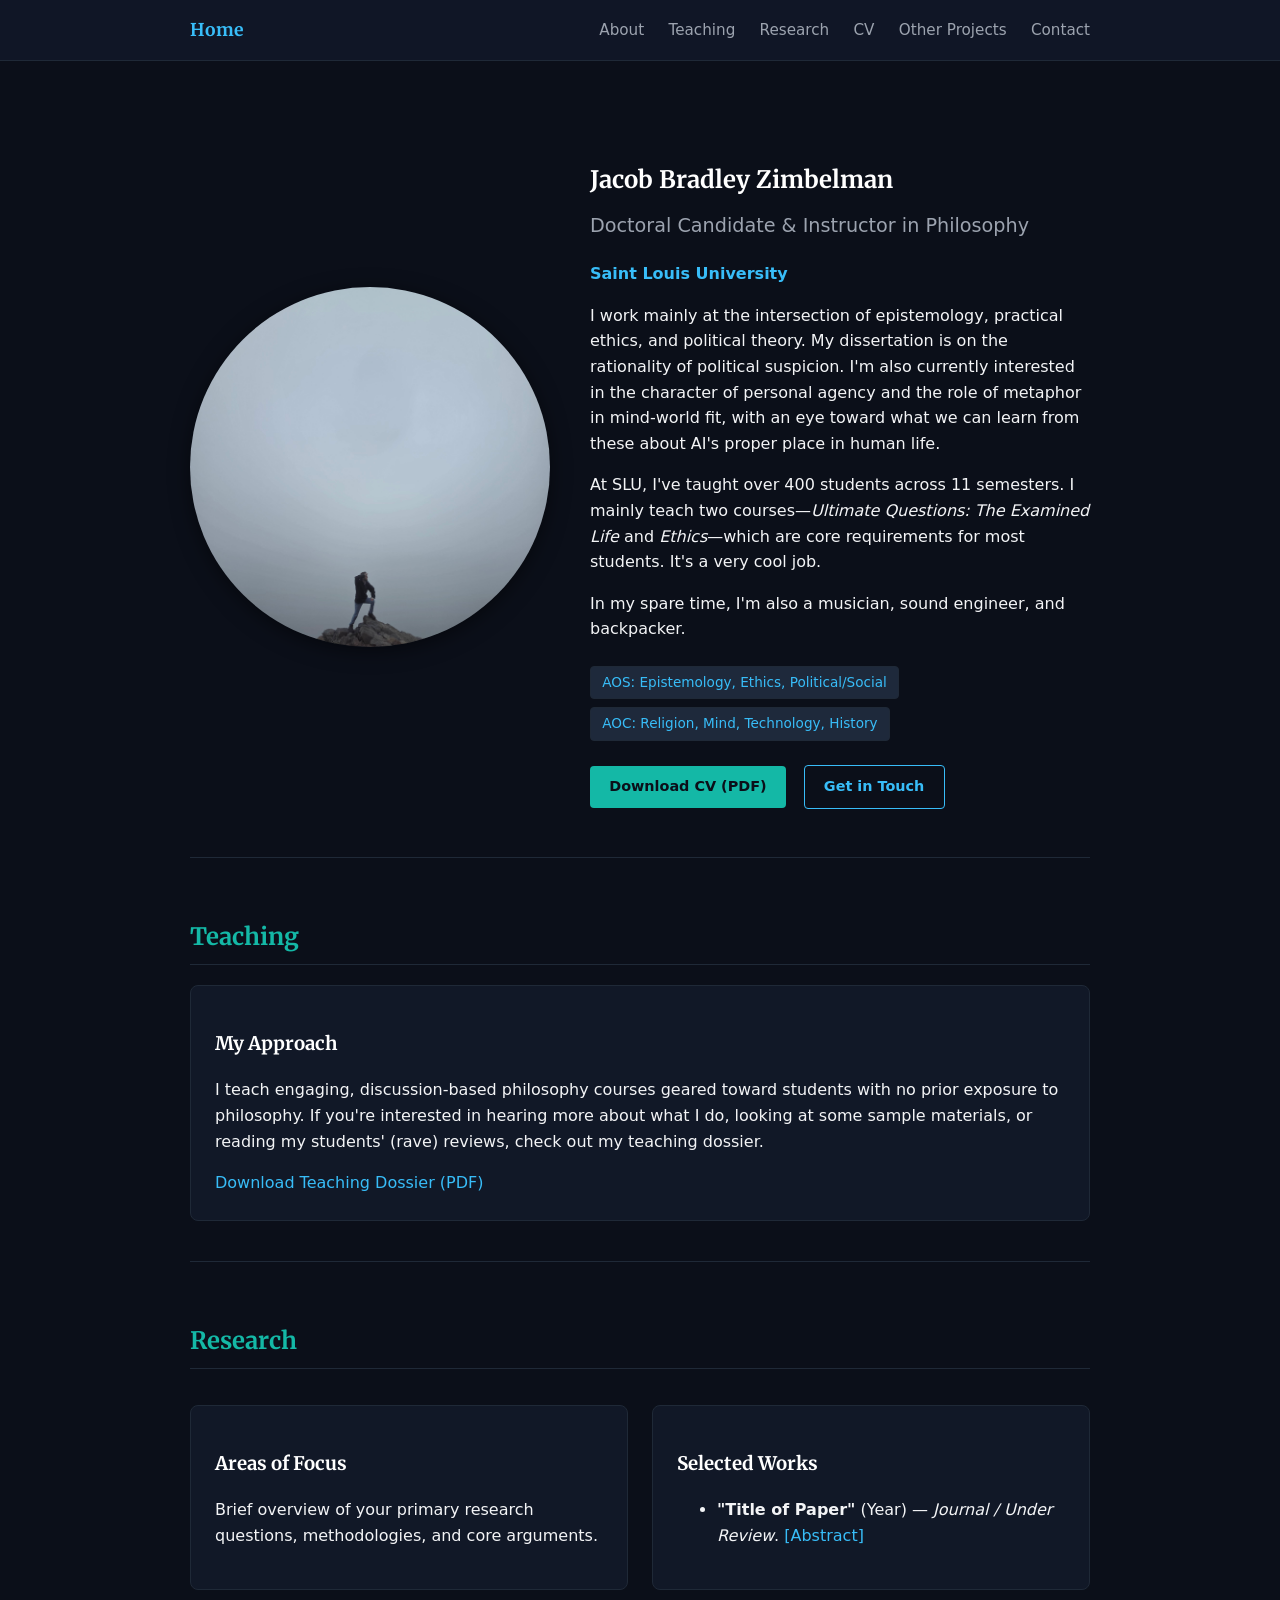
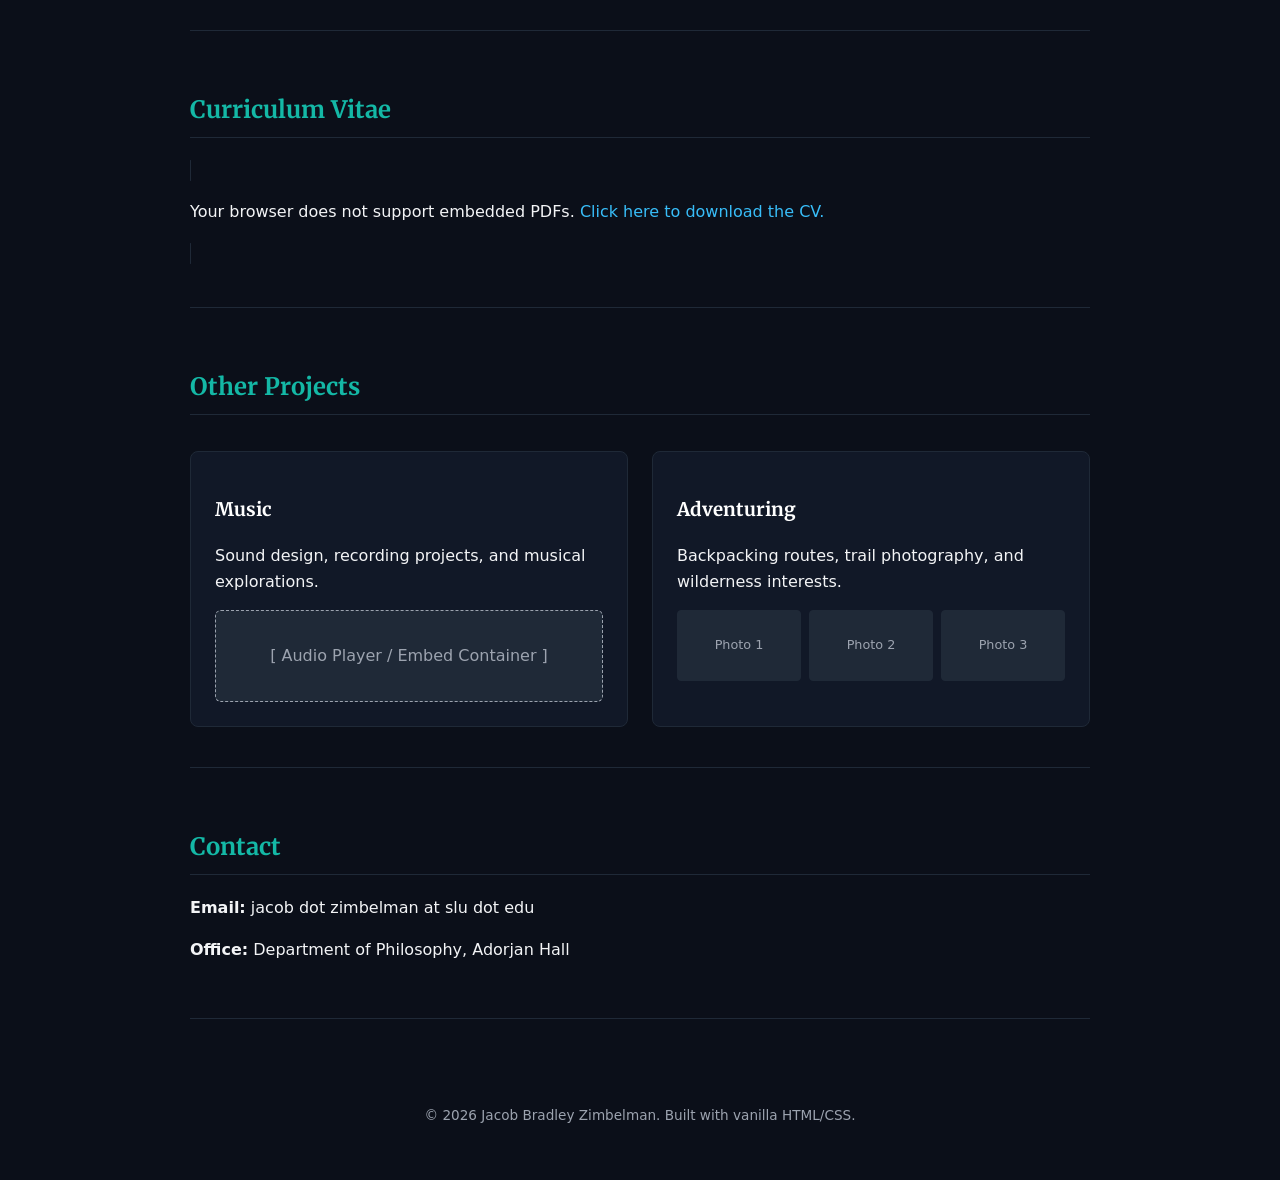
==== index.html @ 4b52778b "Update academic website styling and layout" ====
<!DOCTYPE html>
<html lang="en">
<head>
  <meta charset="UTF-8">
  <meta name="viewport" content="width=device-width, initial-scale=1.0">
  <title>Academic Portfolio | Philosophy</title>
  <link rel="stylesheet" href="styles.css">
  <link rel="preconnect" href="https://fonts.googleapis.com">
  <link rel="preconnect" href="https://fonts.gstatic.com" crossorigin>
  <link href="https://fonts.googleapis.com/css2?family=Merriweather:ital,wght@0,300;0,700;1,300&family=System+UI:wght@400;600&display=swap" rel="stylesheet">
</head>
<body>

  <header class="navbar">
    <div class="nav-container">
      <a href="#about" class="nav-logo">Home</a>
      <nav class="nav-links">
        <a href="#about">About</a>
         <a href="#teaching">Teaching</a>
        <a href="#research">Research</a>
        <a href="#cv">CV</a>
        <a href="#projects">Other Projects</a>
        <a href="#contact">Contact</a>
      </nav>
    </div>
  </header>

  <main class="content">

<section id="about" class="hero-section">


  <div class="hero-container">

   <!-- Image Column (Placed to the right on desktop) -->
    <div class="hero-image">
      <img src="assets/mountain picture.jpg" alt="Jacob Bradley Zimbelman" class="headshot-img">
    </div>

    <!-- Text Content Column -->
    <div class="hero-text">
      <h1>Jacob Bradley Zimbelman</h1>
      <p class="subtitle">Doctoral Candidate & Instructor in Philosophy</p>
      <p class="affiliation">Saint Louis University</p>
      <p>I work mainly at the intersection of epistemology, practical ethics, and political theory. My dissertation is on the rationality of political suspicion. I'm also currently interested in the character of personal agency and the role of metaphor in mind-world fit, with an eye toward what we can learn from these about AI's proper place in human life.</p>
      <p>At SLU, I've taught over 400 students across 11 semesters. I mainly teach two courses—<i>Ultimate Questions: The Examined Life</i> and <i>Ethics</i>—which are core requirements for most students. It's a very cool job.
      <p>In my spare time, I'm also a musician, sound engineer, and backpacker.</p>

      <div class="tags">
        <span class="tag">AOS: Epistemology, Ethics, Political/Social</span>
        <span class="tag">AOC: Religion, Mind, Technology, History</span>
      </div>

      <div class="action-buttons">
        <a href="assets/docs/CV.pdf" class="btn btn-primary" download>Download CV (PDF)</a>
        <a href="#contact" class="btn btn-secondary">Get in Touch</a>
      </div>

    </div>
  </div>
</section>

     <section id="teaching" class="card-section">
      <h2>Teaching</h2>
      <div class="card">
        <h3>My Approach</h3>
        <p>I teach engaging, discussion-based philosophy courses geared toward students with no prior exposure to philosophy. If you're interested in hearing more about what I do, looking at some sample materials, or reading my students' (rave) reviews, check out my teaching dossier. </p>
        <a href="assets/docs/teaching dossier.pdf" class="link-btn">Download Teaching Dossier (PDF)</a>
      </div>
    </section>

    <section id="research" class="card-section">
      <h2>Research</h2>
      <div class="research-grid">
        <div class="card">
          <h3>Areas of Focus</h3>
          <p>Brief overview of your primary research questions, methodologies, and core arguments.</p>
        </div>
        <div class="card">
          <h3>Selected Works</h3>
          <ul>
            <li><strong>"Title of Paper"</strong> (Year) — <em>Journal / Under Review</em>. <a href="#">[Abstract]</a></li>
          </ul>
        </div>
      </div>
    </section>

    <section id="cv" class="card-section">
      <h2>Curriculum Vitae</h2>
      <div class="pdf-container">
        <object data="assets/docs/CV.pdf" type="application/pdf" width="100%" height="600px">
          <p>Your browser does not support embedded PDFs. <a href="assets/docs/CV.pdf">Click here to download the CV.</a></p>
        </object>
      </div>
    </section>

    <section id="projects" class="card-section">
      <h2>Other Projects</h2>
      <div class="two-col-grid">
        <div class="card">
          <h3>Music</h3>
          <p>Sound design, recording projects, and musical explorations.</p>
          <div class="media-placeholder">[ Audio Player / Embed Container ]</div>
        </div>
        <div class="card">
          <h3>Adventuring</h3>
          <p>Backpacking routes, trail photography, and wilderness interests.</p>
          <div class="photo-grid">
            <div class="photo-thumb">Photo 1</div>
            <div class="photo-thumb">Photo 2</div>
            <div class="photo-thumb">Photo 3</div>
          </div>
        </div>
      </div>
    </section>

    <section id="contact" class="card-section">
      <h2>Contact</h2>
      <p><strong>Email:</strong> jacob dot zimbelman at slu dot edu</p>
      <p><strong>Office:</strong> Department of Philosophy, Adorjan Hall</p>
    </section>

  </main>

  <footer>
    <p>&copy; 2026 Jacob Bradley Zimbelman. Built with vanilla HTML/CSS.</p>
  </footer>

  <script src="app.js"></script>
</body>
</html>
---- styles.css ----
:root {
  /* Dark Color Palette */
  --bg-color: #0b0f19;          /* Deep Obsidian / Navy Black */
  --card-bg: #111827;           /* Dark Slate Gray */
  --card-hover: #1f293d;        /* Slightly lighter slate for hover states */
  --text-main: #f3f4f6;         /* Bright Cool Off-White */
  --text-muted: #9ca3af;        /* Cool Slate Grey */
  --accent: #38bdf8;            /* Bright Vibrant Blue (Links & Primary Highlights) */
  --accent-teal: #14b8a6;       /* Vibrant Teal (Secondary Accents, Buttons, Tags) */
  --border-color: #1f2937;      /* Dark Border Color */
  --tag-bg: #1e293b;            /* Dark Teal/Blue Tag Background */

  /* Typography */
  --font-serif: 'Merriweather', Georgia, serif;
  --font-sans: system-ui, -apple-system, sans-serif;
}

body {
  margin: 0;
  font-family: var(--font-sans);
  background-color: var(--bg-color);
  color: var(--text-main);
  line-height: 1.6;
}

/* Sticky Header Navigation */
.navbar {
  position: sticky;
  top: 0;
  background: rgba(17, 24, 39, 0.95);
  backdrop-filter: blur(8px);
  border-bottom: 1px solid var(--border-color);
  z-index: 100;
  padding: 1rem 2rem;
}

.nav-container {
  max-width: 900px;
  margin: 0 auto;
  display: flex;
  justify-content: space-between;
  align-items: center;
}

.nav-logo {
  font-family: var(--font-serif);
  font-weight: 700;
  text-decoration: none;
  color: var(--accent);
  font-size: 1.1rem;
}

.nav-links a {
  margin-left: 1.2rem;
  text-decoration: none;
  color: var(--text-muted);
  font-size: 0.95rem;
  transition: color 0.2s ease;
}

.nav-links a:hover {
  color: var(--accent-teal);
}

/* Main Container */
.content {
  max-width: 900px;
  margin: 2rem auto;
  padding: 0 1.5rem;
}

/* Typography Headings */
h1, h2, h3 {
  font-family: var(--font-serif);
  color: #ffffff;
}

h2 {
  color: var(--accent-teal);
  border-bottom: 1px solid var(--border-color);
  padding-bottom: 0.5rem;
}

a {
  color: var(--accent);
  text-decoration: none;
}

a:hover {
  text-decoration: underline;
}

/* Hero Section */
.hero-section {
  padding: 3rem 0;
  border-bottom: 1px solid var(--border-color);
}

/* Hero Flexbox Layout */
.hero-container {
  display: flex;
  align-items: center;
  justify-content: space-between;
  gap: 2.5rem;
}

.hero-text {
  flex: 1;
}

.hero-image {
  flex-shrink: 0;
  display: flex;
  justify-content: center;
}

.headshot-img {
  width: 400px;
  height: 400px;

}

/* Mobile Responsiveness (Screen width below 768px) */
@media (max-width: 768px) {
  .hero-container {
    flex-direction: column; /* Places headshot above text on mobile */
    text-align: center;
    gap: 1.5rem;
  }

  .headshot-img {
    width: 160px;
    height: 160px;
  }

  .action-buttons {
    display: flex;
    flex-direction: column;
    gap: 0.8rem;
  }

  .btn {
    margin-right: 0;
    width: 100%;
    text-align: center;
  }
}

.subtitle {
  font-size: 1.2rem;
  color: var(--text-muted);
  margin-top: -0.5rem;
}

.affiliation {
  color: var(--accent);
  font-weight: 600;
}

/* Headshot Styling */
.headshot-img {
  width: 360px;
  height: 360px;
  object-fit: cover;
  object-position: center 0%;
  border-radius: 50%;
  margin-bottom: 1rem;
  box-shadow: 0 4px 20px rgba(0, 0, 0, 0.5);
}

/* Badges & Tags */
.tag {
  display: inline-block;
  background: var(--tag-bg);
  color: var(--accent);
  border: 1px solid var(--border-color);
  padding: 0.3rem 0.7rem;
  border-radius: 4px;
  font-size: 0.85rem;
  margin-right: 0.5rem;
  margin-top: 0.5rem;
}

/* Action Buttons */
.action-buttons {
  margin-top: 1.5rem;
}

.btn {
  display: inline-block;
  padding: 0.6rem 1.2rem;
  border-radius: 4px;
  text-decoration: none;
  font-size: 0.9rem;
  font-weight: 600;
  margin-right: 0.8rem;
  transition: background 0.2s ease, transform 0.1s ease;
}

.btn:hover {
  text-decoration: none;
  transform: translateY(-1px);
}

.btn-primary {
  background: var(--accent-teal);
  color: #0b0f19;
}

.btn-primary:hover {
  background: #2dd4bf;
}

.btn-secondary {
  border: 1px solid var(--accent);
  color: var(--accent);
}

.btn-secondary:hover {
  background: rgba(56, 189, 248, 0.1);
}

/* Cards & Layout */
.card-section {
  padding: 2.5rem 0;
  border-bottom: 1px solid var(--border-color);
}

.card {
  background: var(--card-bg);
  border: 1px solid var(--border-color);
  padding: 1.5rem;
  border-radius: 8px;
  margin-top: 1rem;
  transition: border-color 0.2s ease;
}

.card:hover {
  border-color: #374151;
}

.two-col-grid, .research-grid, .course-grid {
  display: grid;
  grid-template-columns: 1fr 1fr;
  gap: 1.5rem;
}

@media (max-width: 650px) {
  .two-col-grid, .research-grid, .course-grid {
    grid-template-columns: 1fr;
  }
}

/* Placeholders & Media Embeds */
.media-placeholder {
  background: #1f2937;
  border: 1px dashed var(--text-muted);
  padding: 2rem;
  text-align: center;
  color: var(--text-muted);
  border-radius: 6px;
  margin-top: 1rem;
}

.photo-grid {
  display: flex;
  gap: 0.5rem;
  margin-top: 1rem;
}

.photo-thumb {
  background: #1f2937;
  border: 1px solid var(--border-color);
  color: var(--text-muted);
  padding: 1.5rem 0.5rem;
  flex: 1;
  text-align: center;
  font-size: 0.8rem;
  border-radius: 4px;
}

/* PDF Embed Dark Border */
.pdf-container object {
  border: 1px solid var(--border-color);
  border-radius: 6px;
  background: #111827;
}

/* Footer */
footer {
  text-align: center;
  padding: 2.5rem;
  font-size: 0.85rem;
  color: var(--text-muted);
}
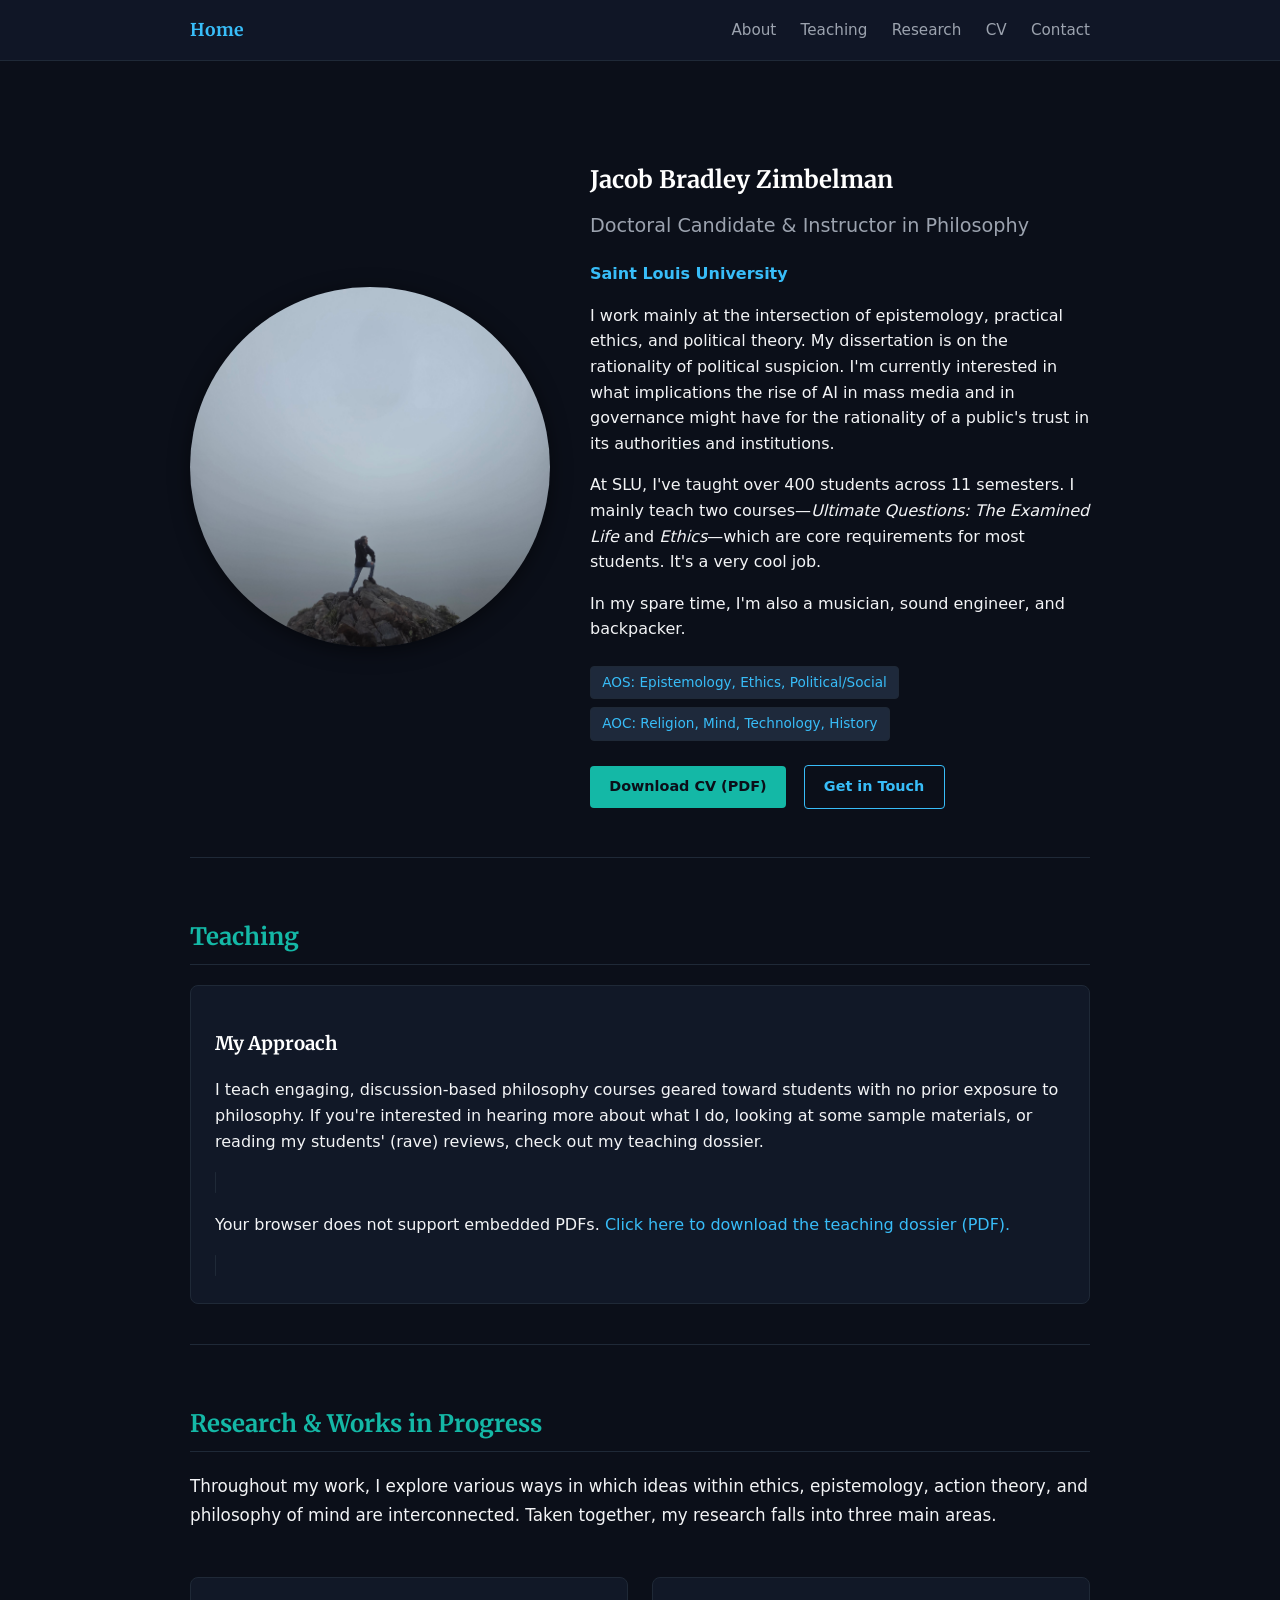
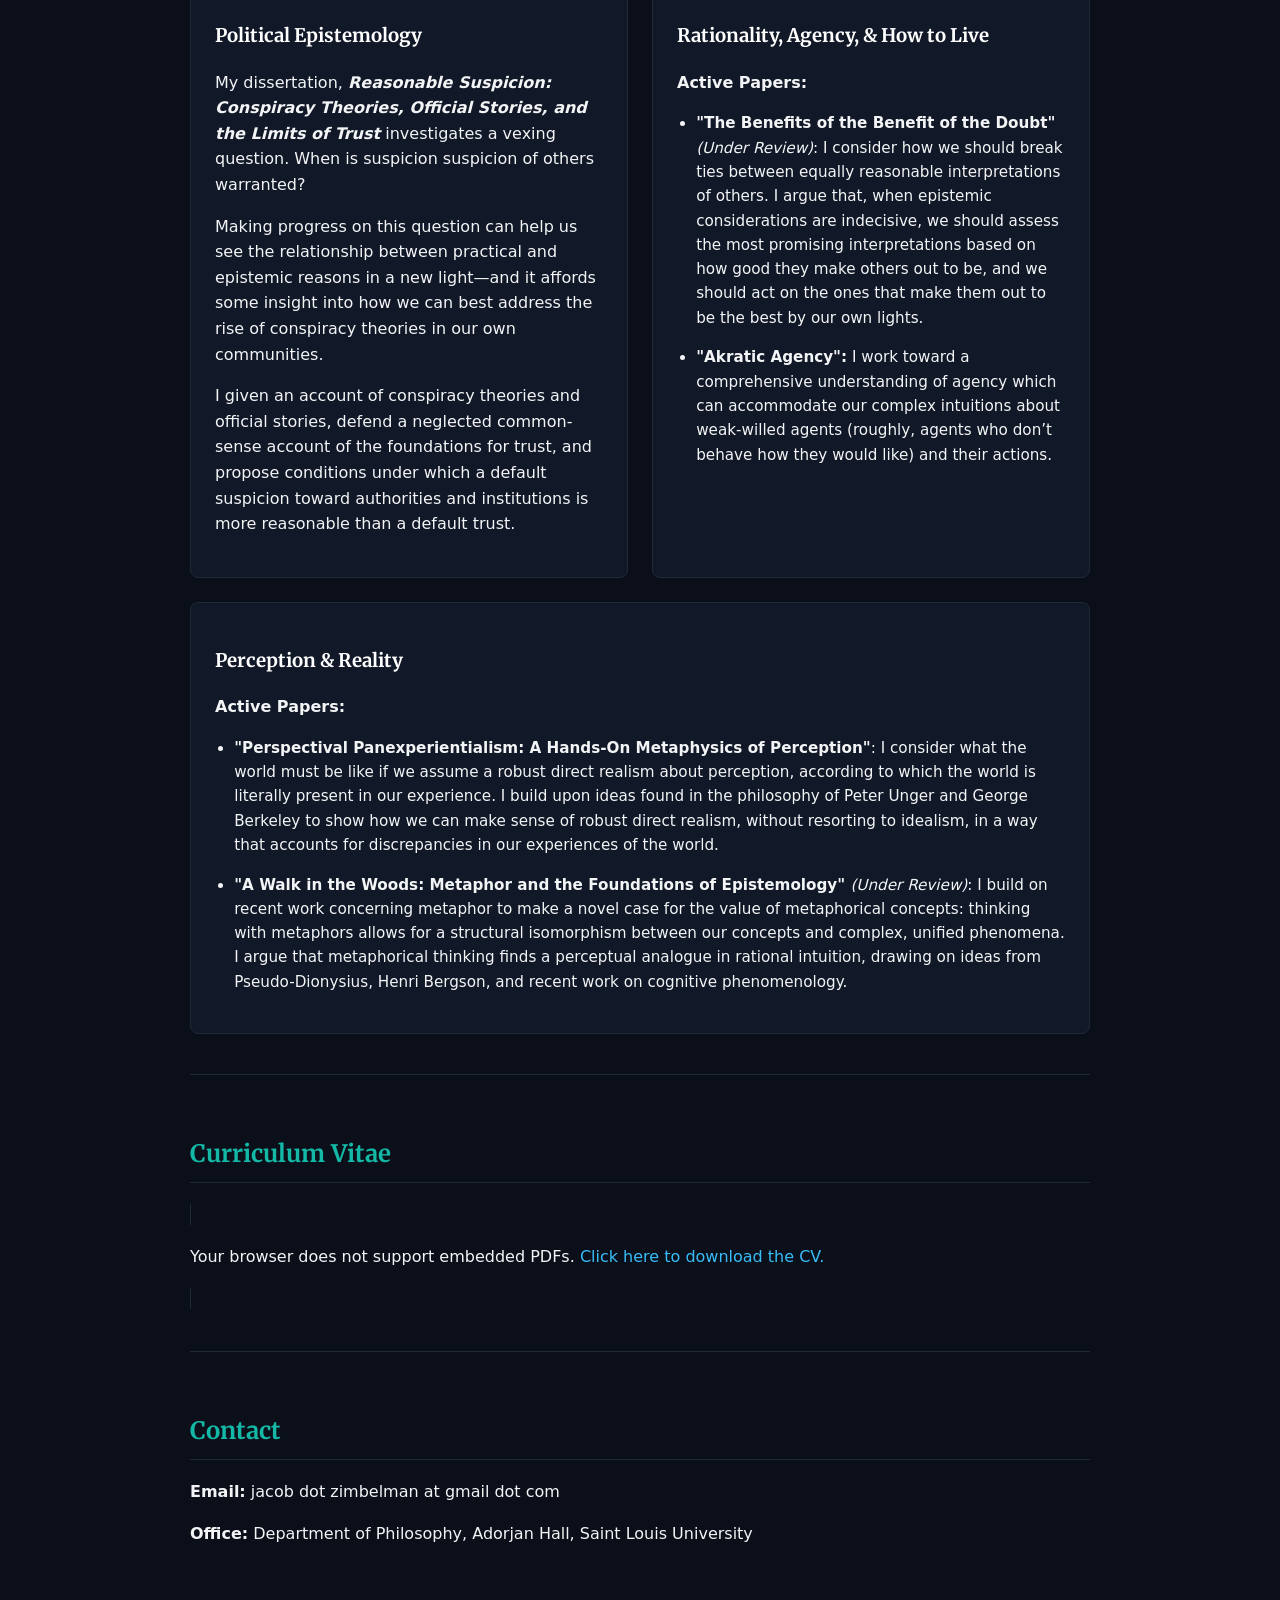
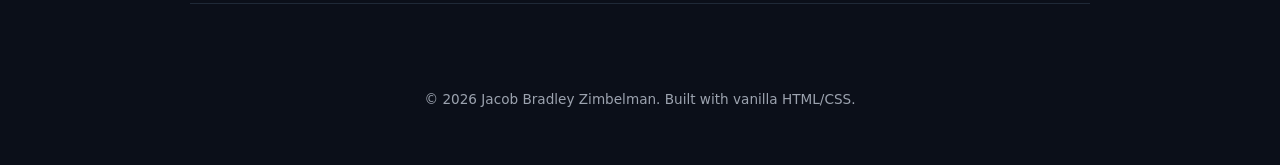
==== commit 44e4f0d2: "Update website content and styling" ====
--- a/index.html
+++ b/index.html
@@ -19,7 +19,6 @@
          <a href="#teaching">Teaching</a>
         <a href="#research">Research</a>
         <a href="#cv">CV</a>
-        <a href="#projects">Other Projects</a>
         <a href="#contact">Contact</a>
       </nav>
     </div>
@@ -42,7 +41,7 @@
       <h1>Jacob Bradley Zimbelman</h1>
       <p class="subtitle">Doctoral Candidate & Instructor in Philosophy</p>
       <p class="affiliation">Saint Louis University</p>
-      <p>I work mainly at the intersection of epistemology, practical ethics, and political theory. My dissertation is on the rationality of political suspicion. I'm also currently interested in the character of personal agency and the role of metaphor in mind-world fit, with an eye toward what we can learn from these about AI's proper place in human life.</p>
+      <p>I work mainly at the intersection of epistemology, practical ethics, and political theory. My dissertation is on the rationality of political suspicion. I'm currently interested in what implications the rise of AI in mass media and in governance might have for the rationality of a public's trust in its authorities and institutions.</p>
       <p>At SLU, I've taught over 400 students across 11 semesters. I mainly teach two courses—<i>Ultimate Questions: The Examined Life</i> and <i>Ethics</i>—which are core requirements for most students. It's a very cool job.
       <p>In my spare time, I'm also a musician, sound engineer, and backpacker.</p>
 
@@ -65,25 +64,57 @@
       <div class="card">
         <h3>My Approach</h3>
         <p>I teach engaging, discussion-based philosophy courses geared toward students with no prior exposure to philosophy. If you're interested in hearing more about what I do, looking at some sample materials, or reading my students' (rave) reviews, check out my teaching dossier. </p>
-        <a href="assets/docs/teaching dossier.pdf" class="link-btn">Download Teaching Dossier (PDF)</a>
+
+     <div class="pdf-container">
+        <object data="assets/docs/Teaching Dossier.pdf" type="application/pdf" width="100%" height="600px">
+          <p>Your browser does not support embedded PDFs. <a href="assets/docs/Teaching Dossier.pdf">Click here to download the teaching dossier (PDF).</a></p>
+        </object>
       </div>
+    </div>
+
     </section>
 
-    <section id="research" class="card-section">
-      <h2>Research</h2>
-      <div class="research-grid">
-        <div class="card">
-          <h3>Areas of Focus</h3>
-          <p>Brief overview of your primary research questions, methodologies, and core arguments.</p>
-        </div>
-        <div class="card">
-          <h3>Selected Works</h3>
-          <ul>
-            <li><strong>"Title of Paper"</strong> (Year) — <em>Journal / Under Review</em>. <a href="#">[Abstract]</a></li>
-          </ul>
-        </div>
-      </div>
-    </section>
+ <section id="research" class="card-section">
+  <h2>Research & Works in Progress</h2>
+
+  <p style="font-size: 1.05rem; line-height: 1.7; margin-top: 1rem; margin-bottom: 2rem;">
+    Throughout my work, I explore various ways in which ideas within ethics, epistemology, action theory, and philosophy of mind are interconnected. Taken together, my research falls into three main areas.
+  </p>
+
+  <div class="research-grid">
+    <div class="card">
+      <h3>Political Epistemology</h3>
+      <p>My dissertation, <strong><em>Reasonable Suspicion: Conspiracy Theories, Official Stories, and the Limits of Trust</em></strong> investigates a vexing question. When is suspicion suspicion of others warranted? </p>
+      <p> Making progress on this question can help us see the relationship between practical and epistemic reasons in a new light—and it affords some insight into how we can best address the rise of conspiracy theories in our own communities.</p>
+      <p> I given an account of conspiracy theories and official stories, defend a neglected common-sense account of the foundations for trust, and propose conditions under which a default suspicion toward authorities and institutions is  more reasonable than a default trust. </p>
+
+    </div>
+
+    <div class="card">
+      <h3>Rationality, Agency, & How to Live</h3>
+      <p><strong>Active Papers:</strong></p>
+      <ul style="margin-top: 0.8rem; padding-left: 1.2rem; font-size: 0.95rem">
+        <li><strong>"The Benefits of the Benefit of the Doubt"</strong> <em>(Under Review)</em>: I consider how we should break ties between equally reasonable interpretations of others. I argue that, when epistemic considerations are indecisive, we should assess the most promising interpretations based on how good they make others out to be, and we should act on the ones that make them out to be the best by our own lights.
+</li>
+        <p></p>
+        <li><strong>"Akratic Agency":</strong> I work toward a comprehensive understanding of agency which can accommodate our complex intuitions about weak-willed agents (roughly, agents who don’t behave how they would like) and their actions.
+</li>
+      </ul>
+    </div>
+  </div>
+
+  <div class="card" style="margin-top: 1.5rem;">
+    <h3>Perception & Reality</h3>
+    <p><strong>Active Papers:</strong></p>
+    <ul style="margin-top: 0.8rem; padding-left: 1.2rem; font-size: 0.95rem;">
+      <li><strong>"Perspectival Panexperientialism: A Hands-On Metaphysics of Perception"</strong>: I consider what the world must be like if we assume a robust direct realism about perception, according to which the world is literally present in our experience. I build upon ideas found in the philosophy of Peter Unger and George Berkeley to show how we can make sense of robust direct realism, without resorting to idealism, in a way that accounts for discrepancies in our experiences of the world.
+</li>
+      <p></p>
+      <li><strong>"A Walk in the Woods: Metaphor and the Foundations of Epistemology" </strong><em>(Under Review)</em>: I build on recent work concerning metaphor to make a novel case for the value of metaphorical concepts: thinking with metaphors allows for a structural isomorphism between our concepts and complex, unified phenomena. I argue that metaphorical thinking finds a perceptual analogue in rational intuition, drawing on ideas from Pseudo-Dionysius, Henri Bergson, and recent work on cognitive phenomenology.
+</li>
+    </ul>
+  </div>
+</section>
 
     <section id="cv" class="card-section">
       <h2>Curriculum Vitae</h2>
@@ -94,30 +125,10 @@
       </div>
     </section>
 
-    <section id="projects" class="card-section">
-      <h2>Other Projects</h2>
-      <div class="two-col-grid">
-        <div class="card">
-          <h3>Music</h3>
-          <p>Sound design, recording projects, and musical explorations.</p>
-          <div class="media-placeholder">[ Audio Player / Embed Container ]</div>
-        </div>
-        <div class="card">
-          <h3>Adventuring</h3>
-          <p>Backpacking routes, trail photography, and wilderness interests.</p>
-          <div class="photo-grid">
-            <div class="photo-thumb">Photo 1</div>
-            <div class="photo-thumb">Photo 2</div>
-            <div class="photo-thumb">Photo 3</div>
-          </div>
-        </div>
-      </div>
-    </section>
-
     <section id="contact" class="card-section">
       <h2>Contact</h2>
-      <p><strong>Email:</strong> jacob dot zimbelman at slu dot edu</p>
-      <p><strong>Office:</strong> Department of Philosophy, Adorjan Hall</p>
+      <p><strong>Email:</strong> jacob dot zimbelman at gmail dot com</p>
+      <p><strong>Office:</strong> Department of Philosophy, Adorjan Hall, Saint Louis University</p>
     </section>
 
   </main>
--- a/styles.css
+++ b/styles.css
@@ -162,7 +162,7 @@
   width: 360px;
   height: 360px;
   object-fit: cover;
-  object-position: center 0%;
+  object-position: center 30%;
   border-radius: 50%;
   margin-bottom: 1rem;
   box-shadow: 0 4px 20px rgba(0, 0, 0, 0.5);
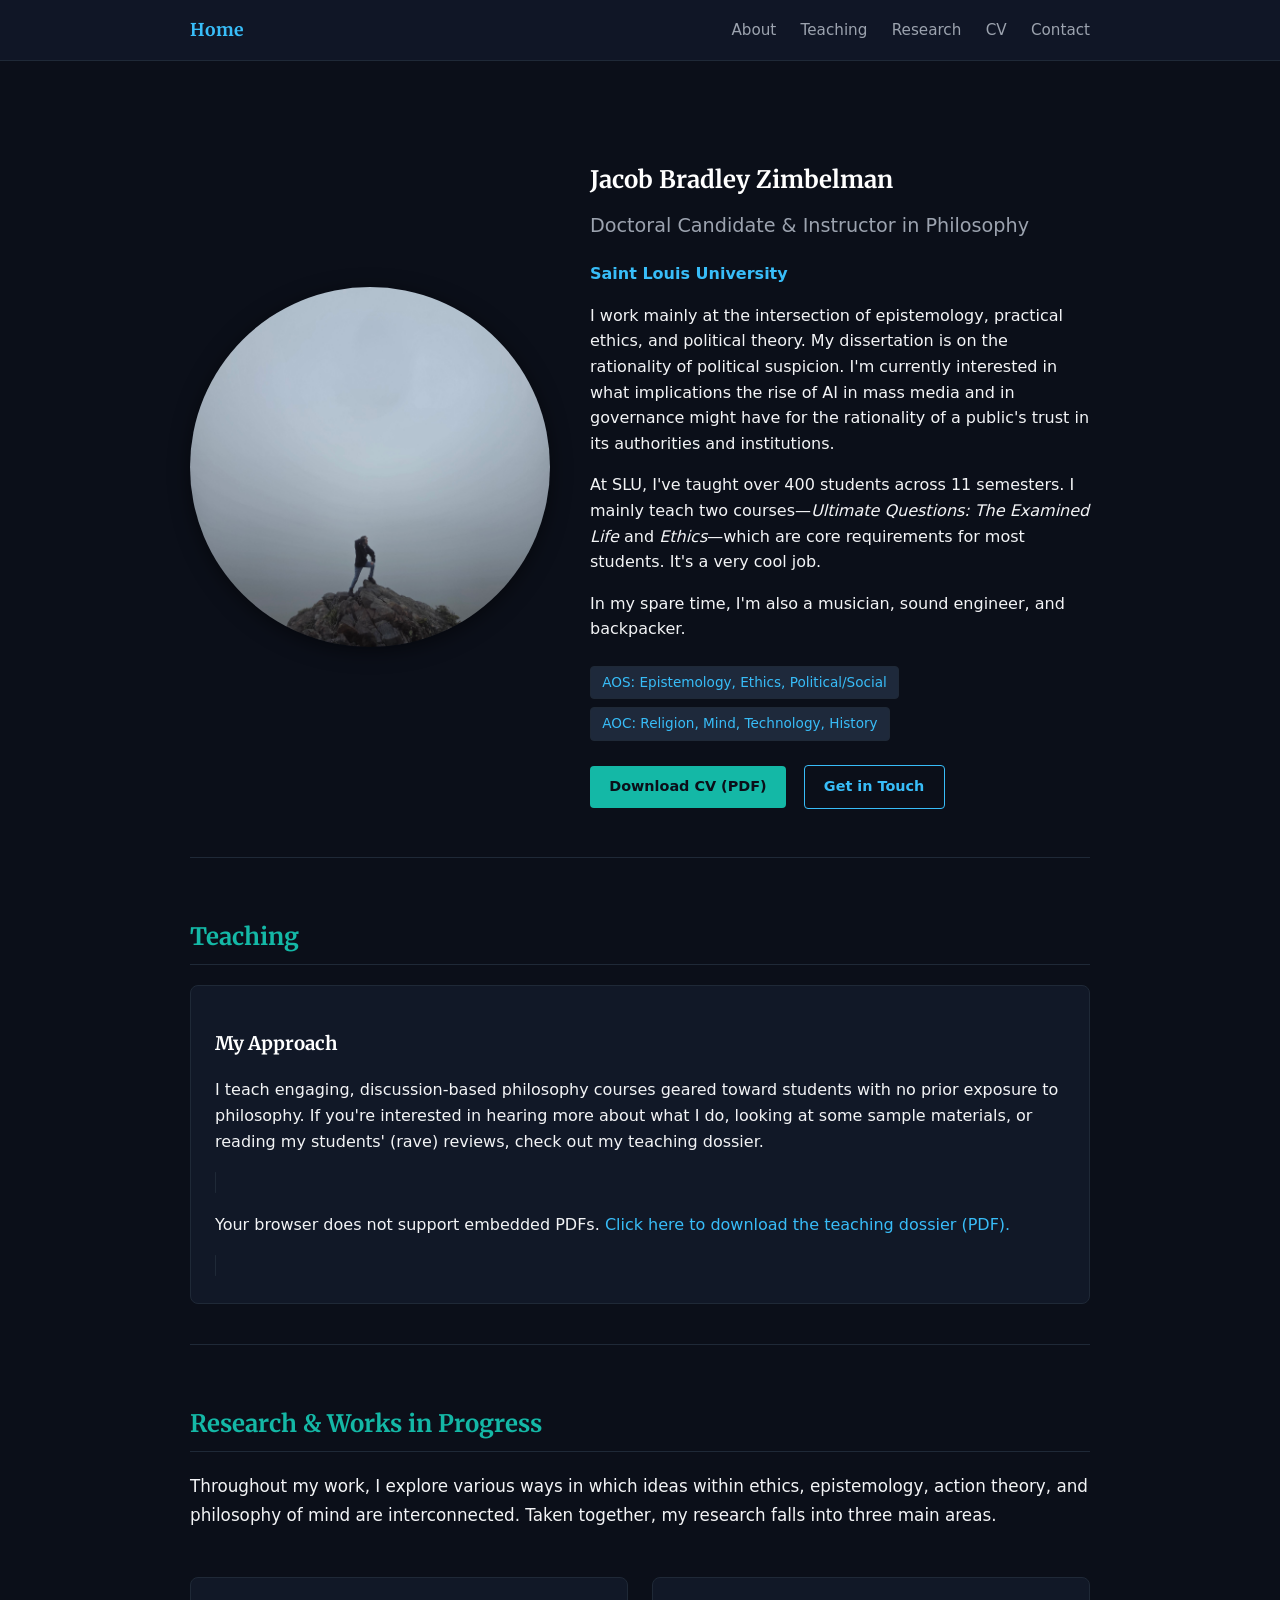
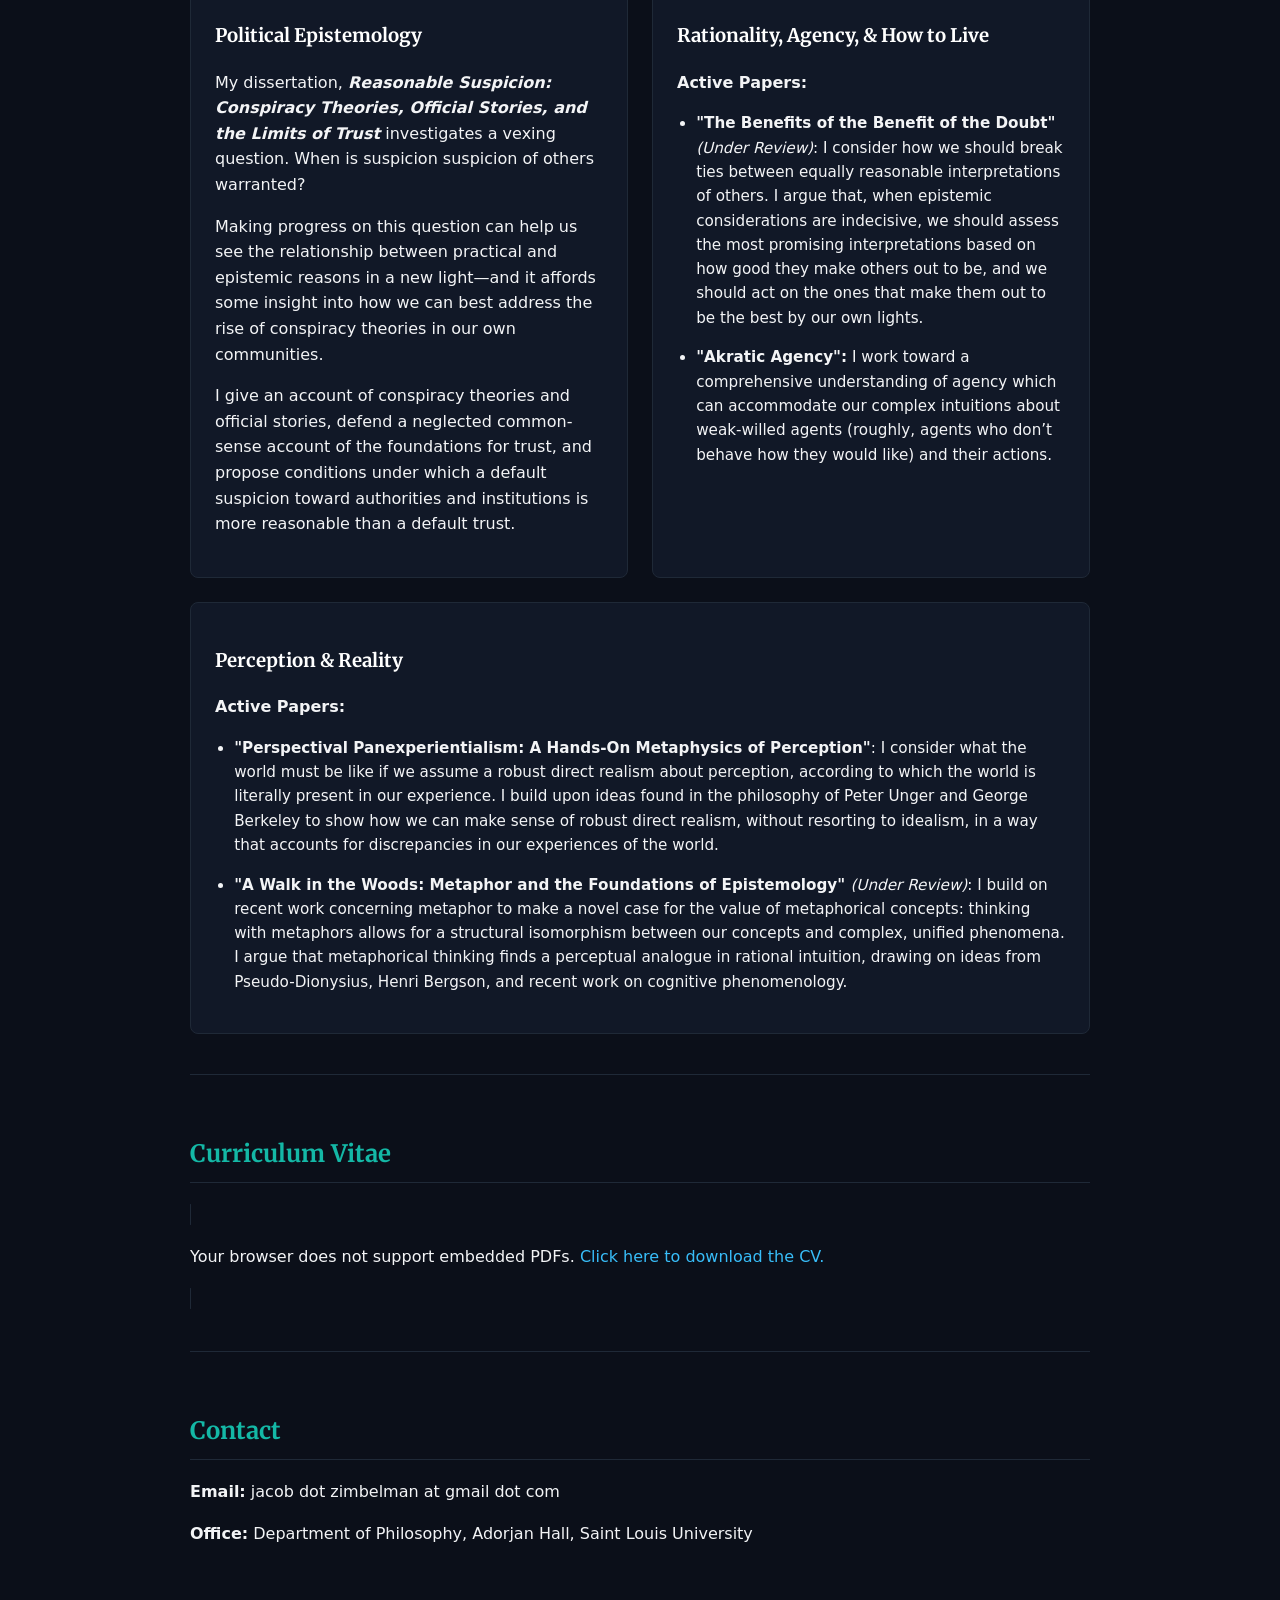
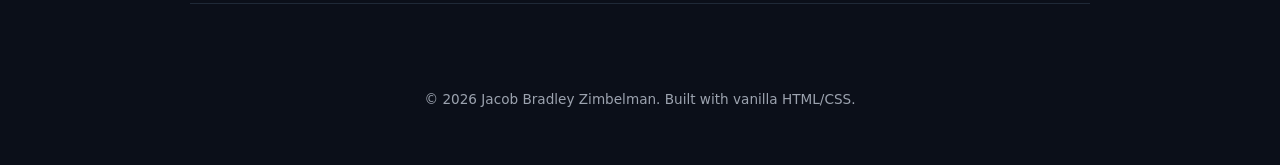
==== commit 704f8000: "Update website content and styling" ====
--- a/index.html
+++ b/index.html
@@ -86,7 +86,7 @@
       <h3>Political Epistemology</h3>
       <p>My dissertation, <strong><em>Reasonable Suspicion: Conspiracy Theories, Official Stories, and the Limits of Trust</em></strong> investigates a vexing question. When is suspicion suspicion of others warranted? </p>
       <p> Making progress on this question can help us see the relationship between practical and epistemic reasons in a new light—and it affords some insight into how we can best address the rise of conspiracy theories in our own communities.</p>
-      <p> I given an account of conspiracy theories and official stories, defend a neglected common-sense account of the foundations for trust, and propose conditions under which a default suspicion toward authorities and institutions is  more reasonable than a default trust. </p>
+      <p> I give an account of conspiracy theories and official stories, defend a neglected common-sense account of the foundations for trust, and propose conditions under which a default suspicion toward authorities and institutions is  more reasonable than a default trust. </p>
 
     </div>
 
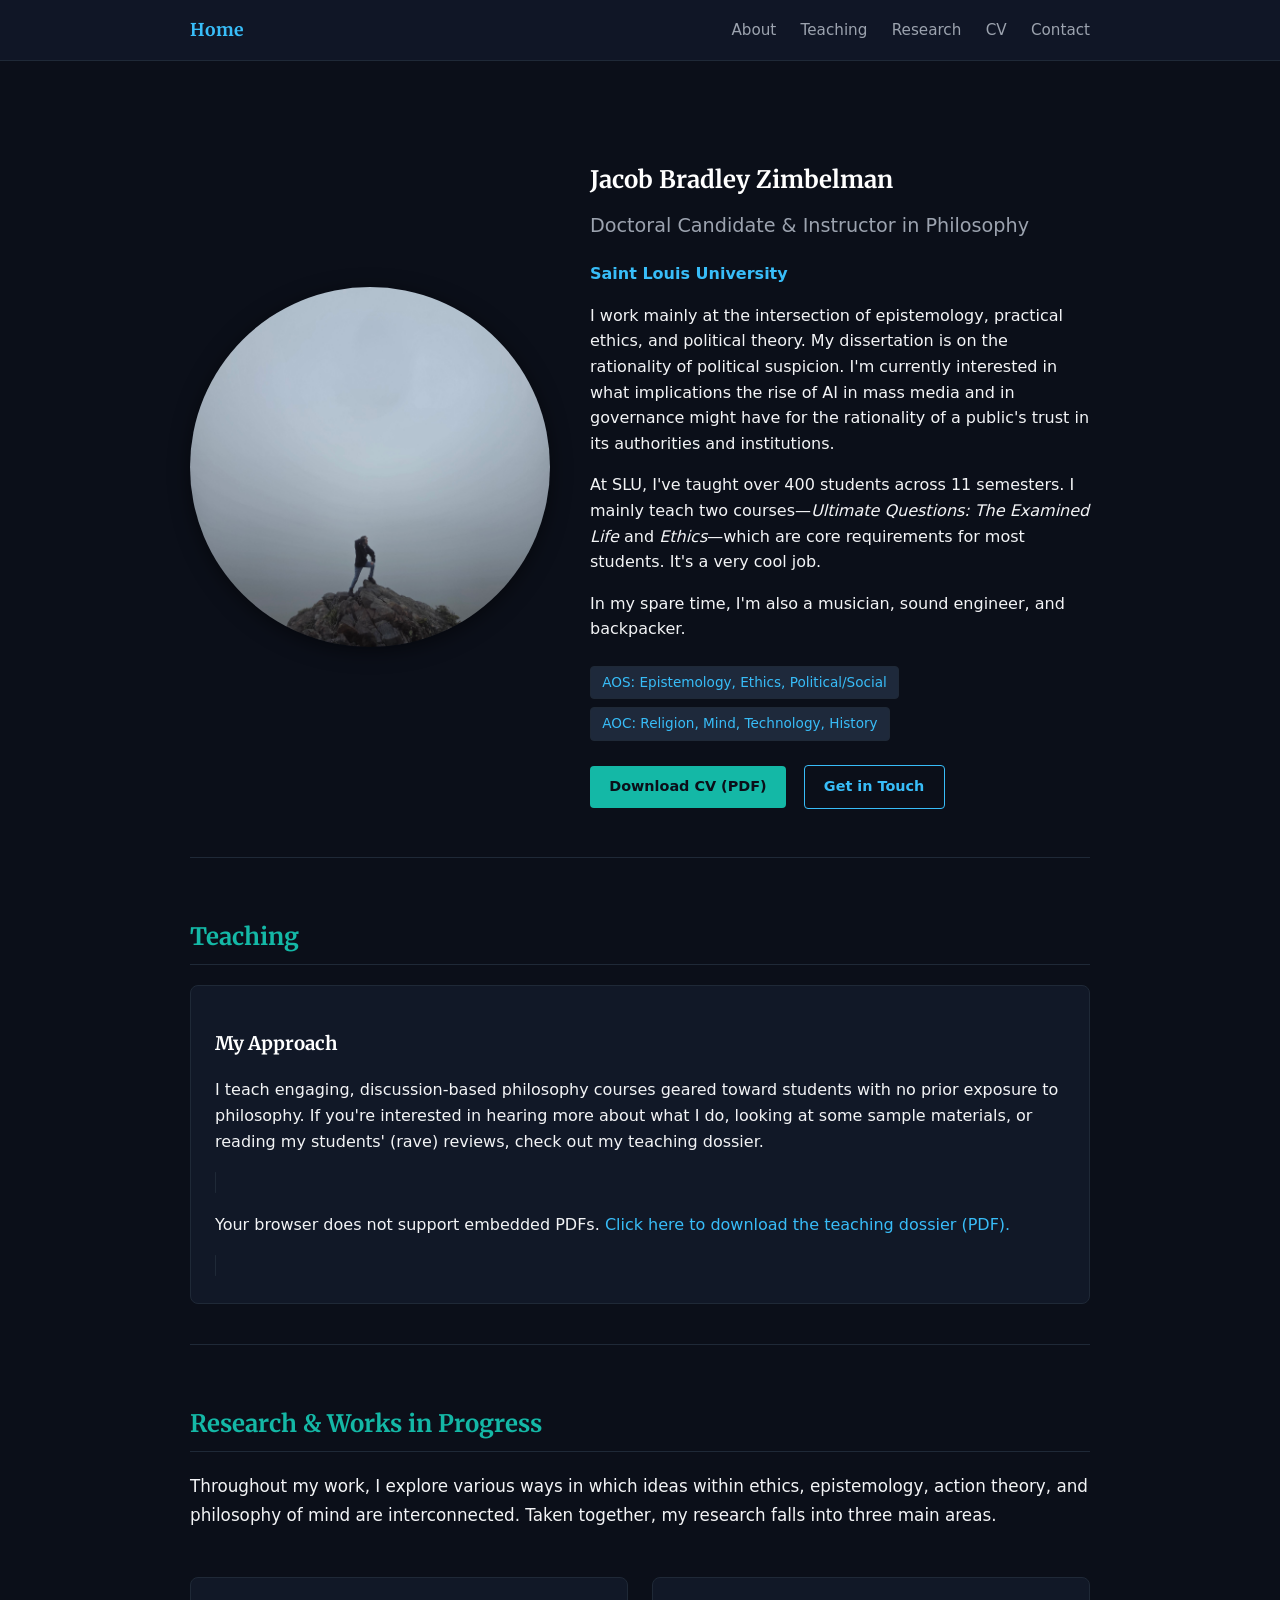
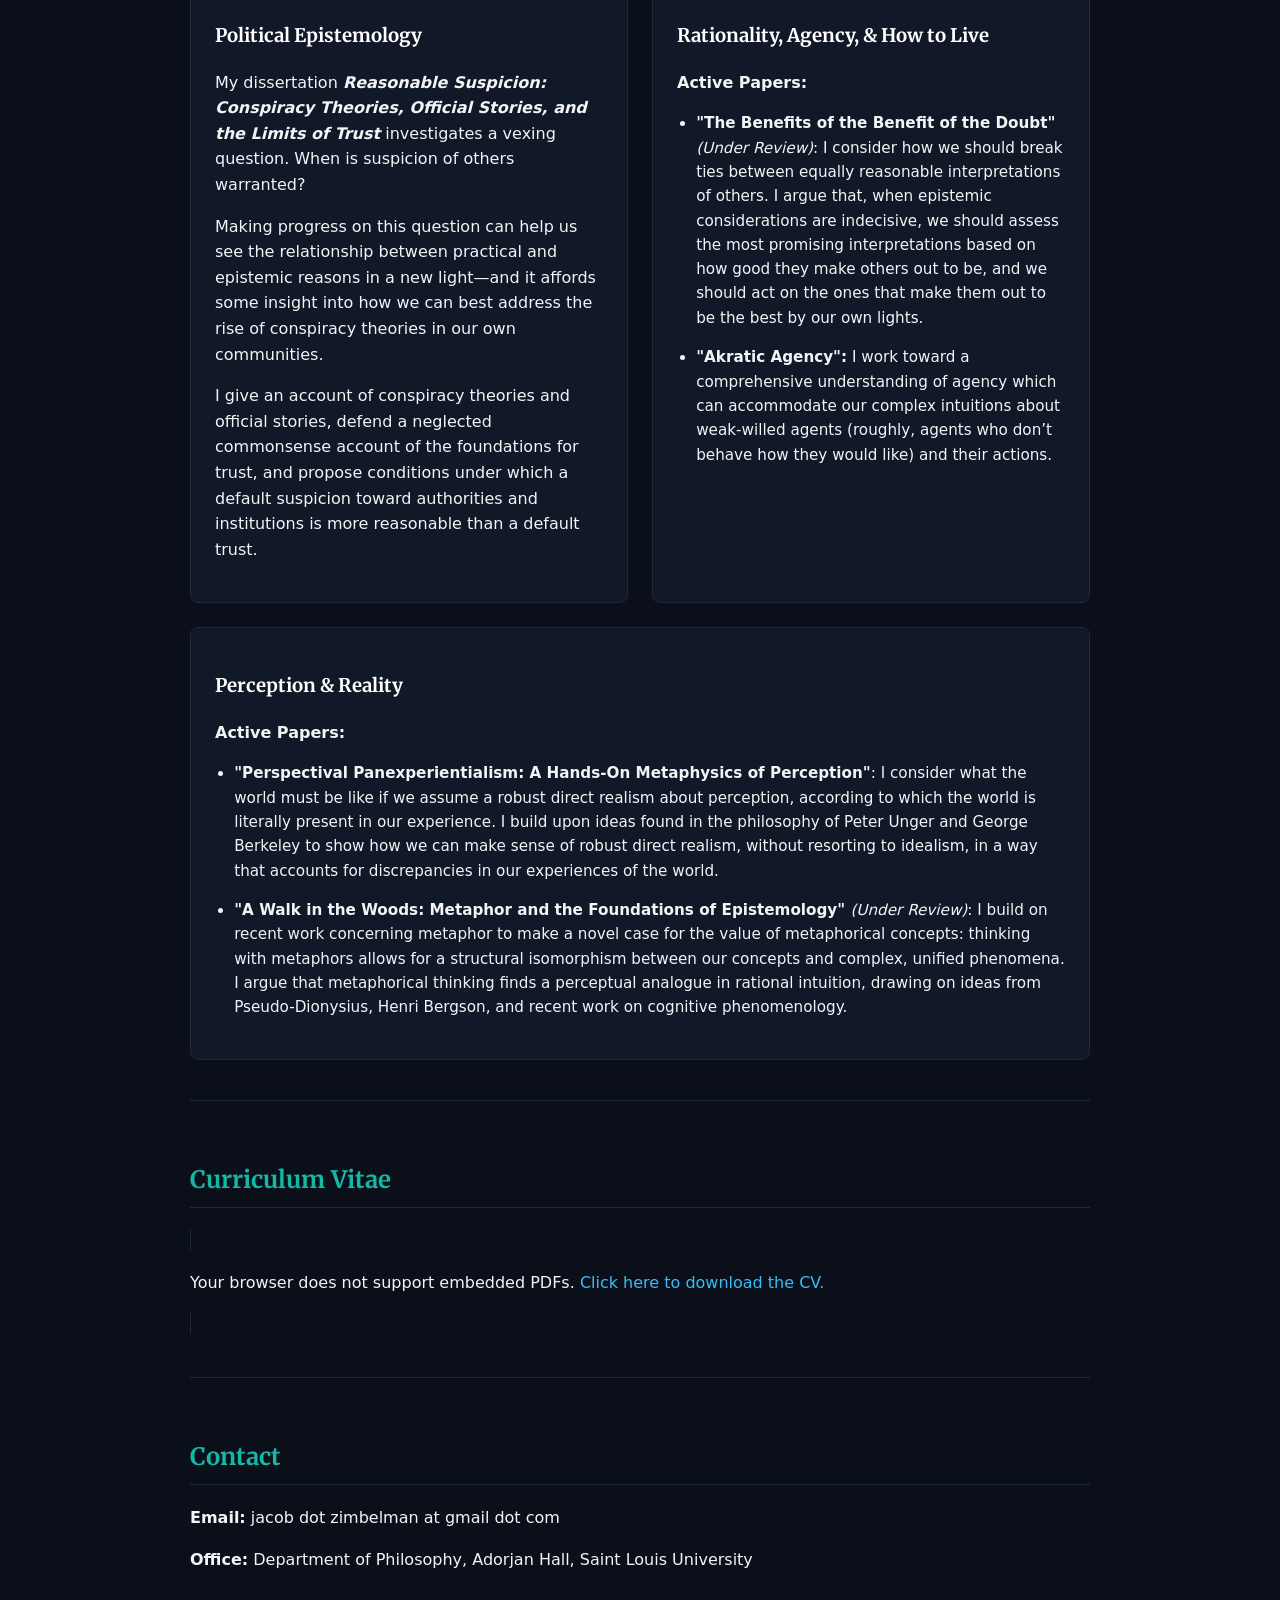
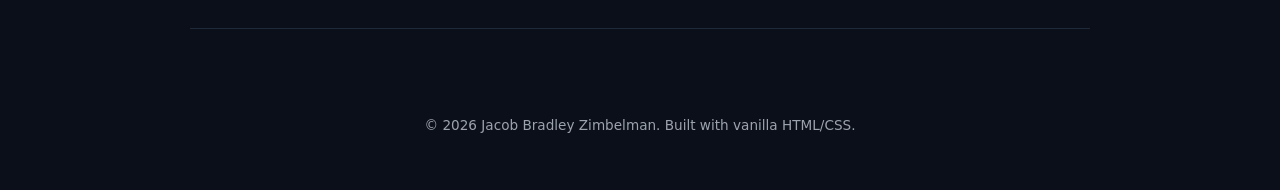
==== commit eccea234: "Update website content and styling" ====
--- a/index.html
+++ b/index.html
@@ -84,9 +84,9 @@
   <div class="research-grid">
     <div class="card">
       <h3>Political Epistemology</h3>
-      <p>My dissertation, <strong><em>Reasonable Suspicion: Conspiracy Theories, Official Stories, and the Limits of Trust</em></strong> investigates a vexing question. When is suspicion suspicion of others warranted? </p>
+      <p>My dissertation <strong><em>Reasonable Suspicion: Conspiracy Theories, Official Stories, and the Limits of Trust</em></strong> investigates a vexing question. When is suspicion of others warranted? </p>
       <p> Making progress on this question can help us see the relationship between practical and epistemic reasons in a new light—and it affords some insight into how we can best address the rise of conspiracy theories in our own communities.</p>
-      <p> I give an account of conspiracy theories and official stories, defend a neglected common-sense account of the foundations for trust, and propose conditions under which a default suspicion toward authorities and institutions is  more reasonable than a default trust. </p>
+      <p> I give an account of conspiracy theories and official stories, defend a neglected commonsense account of the foundations for trust, and propose conditions under which a default suspicion toward authorities and institutions is  more reasonable than a default trust. </p>
 
     </div>
 
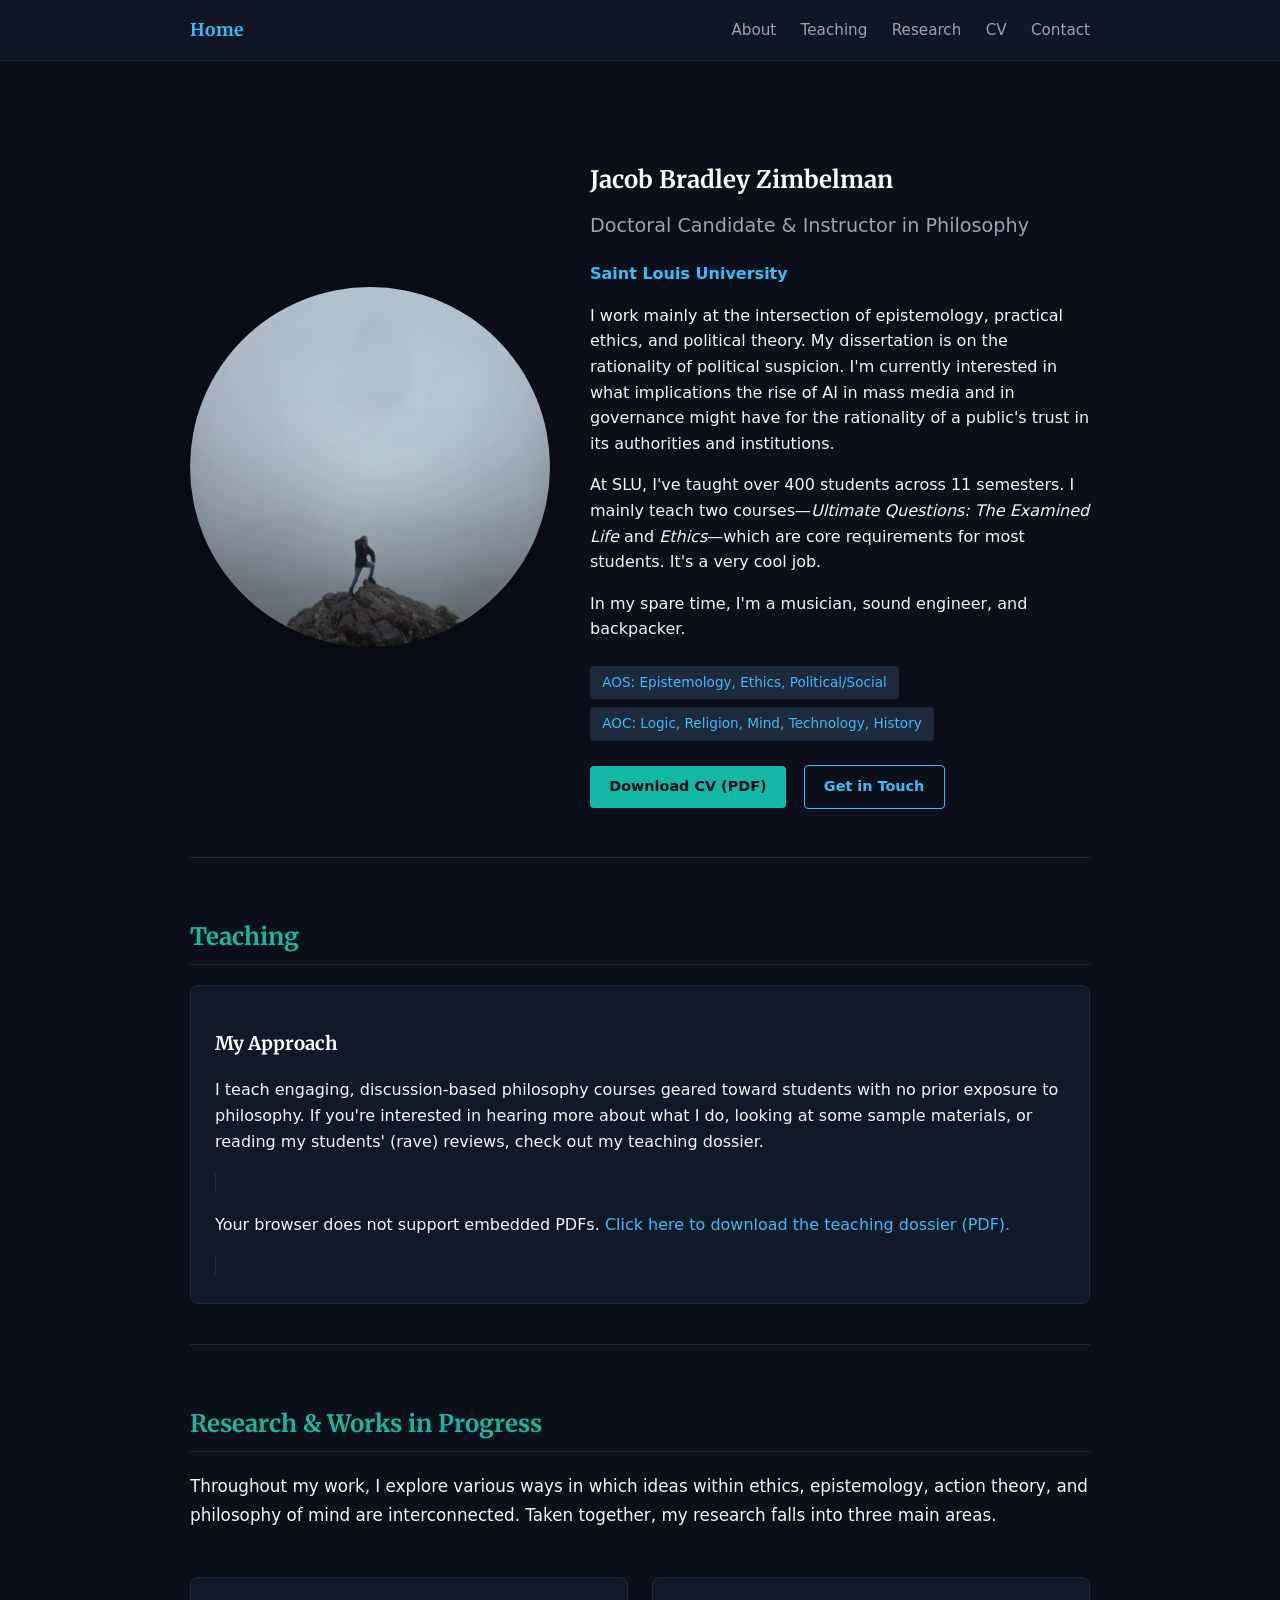
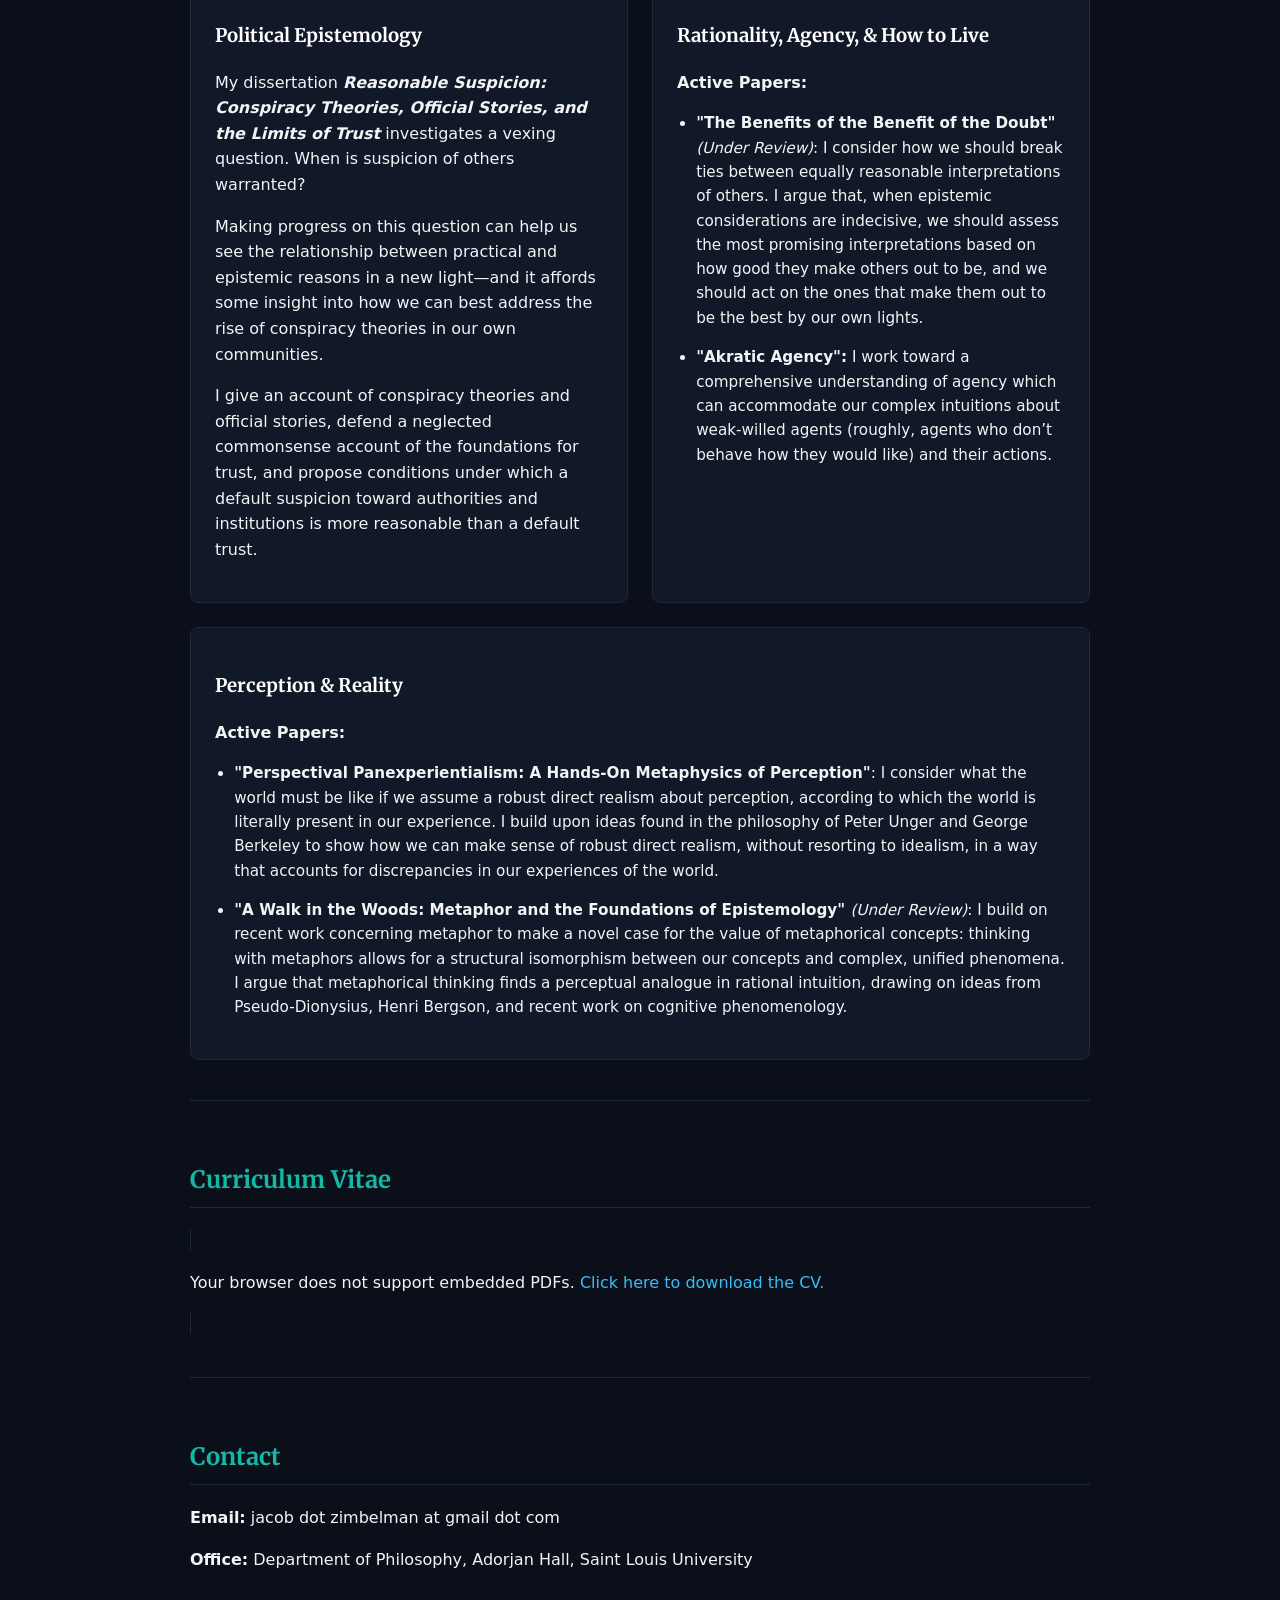
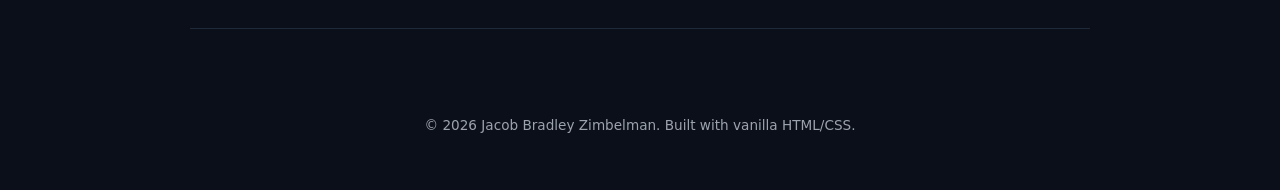
==== commit 6c5428db: "Update website content and styling" ====
--- a/index.html
+++ b/index.html
@@ -43,11 +43,11 @@
       <p class="affiliation">Saint Louis University</p>
       <p>I work mainly at the intersection of epistemology, practical ethics, and political theory. My dissertation is on the rationality of political suspicion. I'm currently interested in what implications the rise of AI in mass media and in governance might have for the rationality of a public's trust in its authorities and institutions.</p>
       <p>At SLU, I've taught over 400 students across 11 semesters. I mainly teach two courses—<i>Ultimate Questions: The Examined Life</i> and <i>Ethics</i>—which are core requirements for most students. It's a very cool job.
-      <p>In my spare time, I'm also a musician, sound engineer, and backpacker.</p>
+      <p>In my spare time, I'm a musician, sound engineer, and backpacker.</p>
 
       <div class="tags">
         <span class="tag">AOS: Epistemology, Ethics, Political/Social</span>
-        <span class="tag">AOC: Religion, Mind, Technology, History</span>
+        <span class="tag">AOC: Logic, Religion, Mind, Technology, History</span>
       </div>
 
       <div class="action-buttons">
